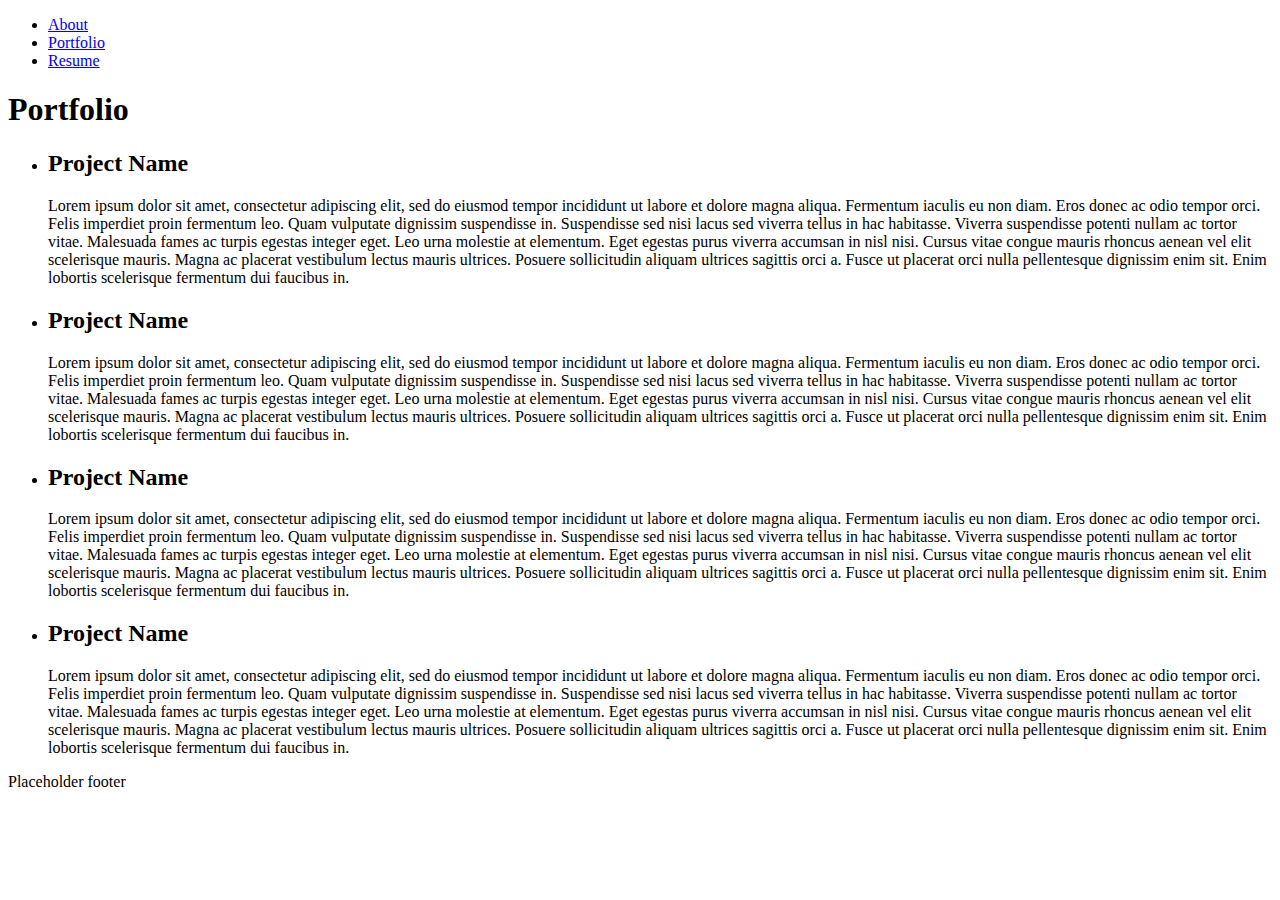
==== portfolio.html @ af8e46ef "Portiolio Page Markup 1" ====
<!DOCTYPE html>
<html lang='en'>
    <head>
        <meta charset='utf-8' />
        <meta name='viewport' content='width=device-width, initial-scale=1' />
        <title>Portfolio</title>
        <link rel='stylesheet' href='styles/normalize.css' />
        <link rel='stylesheet' href='styles/main.css' />
    </head>
    <body id='portfolio'>
        <nav>
            <ul>
                <li><a href='index.html'>About</a></li>
                <li><a href='portfolio.html'>Portfolio</a></li>
                <li><a href='resume.html'>Resume</a></li>
            </ul>
        </nav>
        <main>
            <h1>Portfolio</h1>
            <ul id='portfolioItems'>
                <li>
                    <h2>Project Name</h2>
                    <p>Lorem ipsum dolor sit amet, consectetur adipiscing elit, sed do eiusmod tempor incididunt ut labore et dolore magna aliqua. Fermentum iaculis eu non diam. Eros donec ac odio tempor orci. Felis imperdiet proin fermentum leo. Quam vulputate dignissim suspendisse in. Suspendisse sed nisi lacus sed viverra tellus in hac habitasse. Viverra suspendisse potenti nullam ac tortor vitae. Malesuada fames ac turpis egestas integer eget. Leo urna molestie at elementum. Eget egestas purus viverra accumsan in nisl nisi. Cursus vitae congue mauris rhoncus aenean vel elit scelerisque mauris. Magna ac placerat vestibulum lectus mauris ultrices. Posuere sollicitudin aliquam ultrices sagittis orci a. Fusce ut placerat orci nulla pellentesque dignissim enim sit. Enim lobortis scelerisque fermentum dui faucibus in.</p>
                </li>
                <li>
                    <h2>Project Name</h2>
                    <p>Lorem ipsum dolor sit amet, consectetur adipiscing elit, sed do eiusmod tempor incididunt ut labore et dolore magna aliqua. Fermentum iaculis eu non diam. Eros donec ac odio tempor orci. Felis imperdiet proin fermentum leo. Quam vulputate dignissim suspendisse in. Suspendisse sed nisi lacus sed viverra tellus in hac habitasse. Viverra suspendisse potenti nullam ac tortor vitae. Malesuada fames ac turpis egestas integer eget. Leo urna molestie at elementum. Eget egestas purus viverra accumsan in nisl nisi. Cursus vitae congue mauris rhoncus aenean vel elit scelerisque mauris. Magna ac placerat vestibulum lectus mauris ultrices. Posuere sollicitudin aliquam ultrices sagittis orci a. Fusce ut placerat orci nulla pellentesque dignissim enim sit. Enim lobortis scelerisque fermentum dui faucibus in.</p>
                </li>
                <li>
                    <h2>Project Name</h2>
                    <p>Lorem ipsum dolor sit amet, consectetur adipiscing elit, sed do eiusmod tempor incididunt ut labore et dolore magna aliqua. Fermentum iaculis eu non diam. Eros donec ac odio tempor orci. Felis imperdiet proin fermentum leo. Quam vulputate dignissim suspendisse in. Suspendisse sed nisi lacus sed viverra tellus in hac habitasse. Viverra suspendisse potenti nullam ac tortor vitae. Malesuada fames ac turpis egestas integer eget. Leo urna molestie at elementum. Eget egestas purus viverra accumsan in nisl nisi. Cursus vitae congue mauris rhoncus aenean vel elit scelerisque mauris. Magna ac placerat vestibulum lectus mauris ultrices. Posuere sollicitudin aliquam ultrices sagittis orci a. Fusce ut placerat orci nulla pellentesque dignissim enim sit. Enim lobortis scelerisque fermentum dui faucibus in.</p>
                </li>
                <li>
                    <h2>Project Name</h2>
                    <p>Lorem ipsum dolor sit amet, consectetur adipiscing elit, sed do eiusmod tempor incididunt ut labore et dolore magna aliqua. Fermentum iaculis eu non diam. Eros donec ac odio tempor orci. Felis imperdiet proin fermentum leo. Quam vulputate dignissim suspendisse in. Suspendisse sed nisi lacus sed viverra tellus in hac habitasse. Viverra suspendisse potenti nullam ac tortor vitae. Malesuada fames ac turpis egestas integer eget. Leo urna molestie at elementum. Eget egestas purus viverra accumsan in nisl nisi. Cursus vitae congue mauris rhoncus aenean vel elit scelerisque mauris. Magna ac placerat vestibulum lectus mauris ultrices. Posuere sollicitudin aliquam ultrices sagittis orci a. Fusce ut placerat orci nulla pellentesque dignissim enim sit. Enim lobortis scelerisque fermentum dui faucibus in.</p>
                </li>
            </ul>
        </main>
        <footer>
            Placeholder footer
        </footer>
        <script href='scripts/main.js'></script>
    </body>
</html>
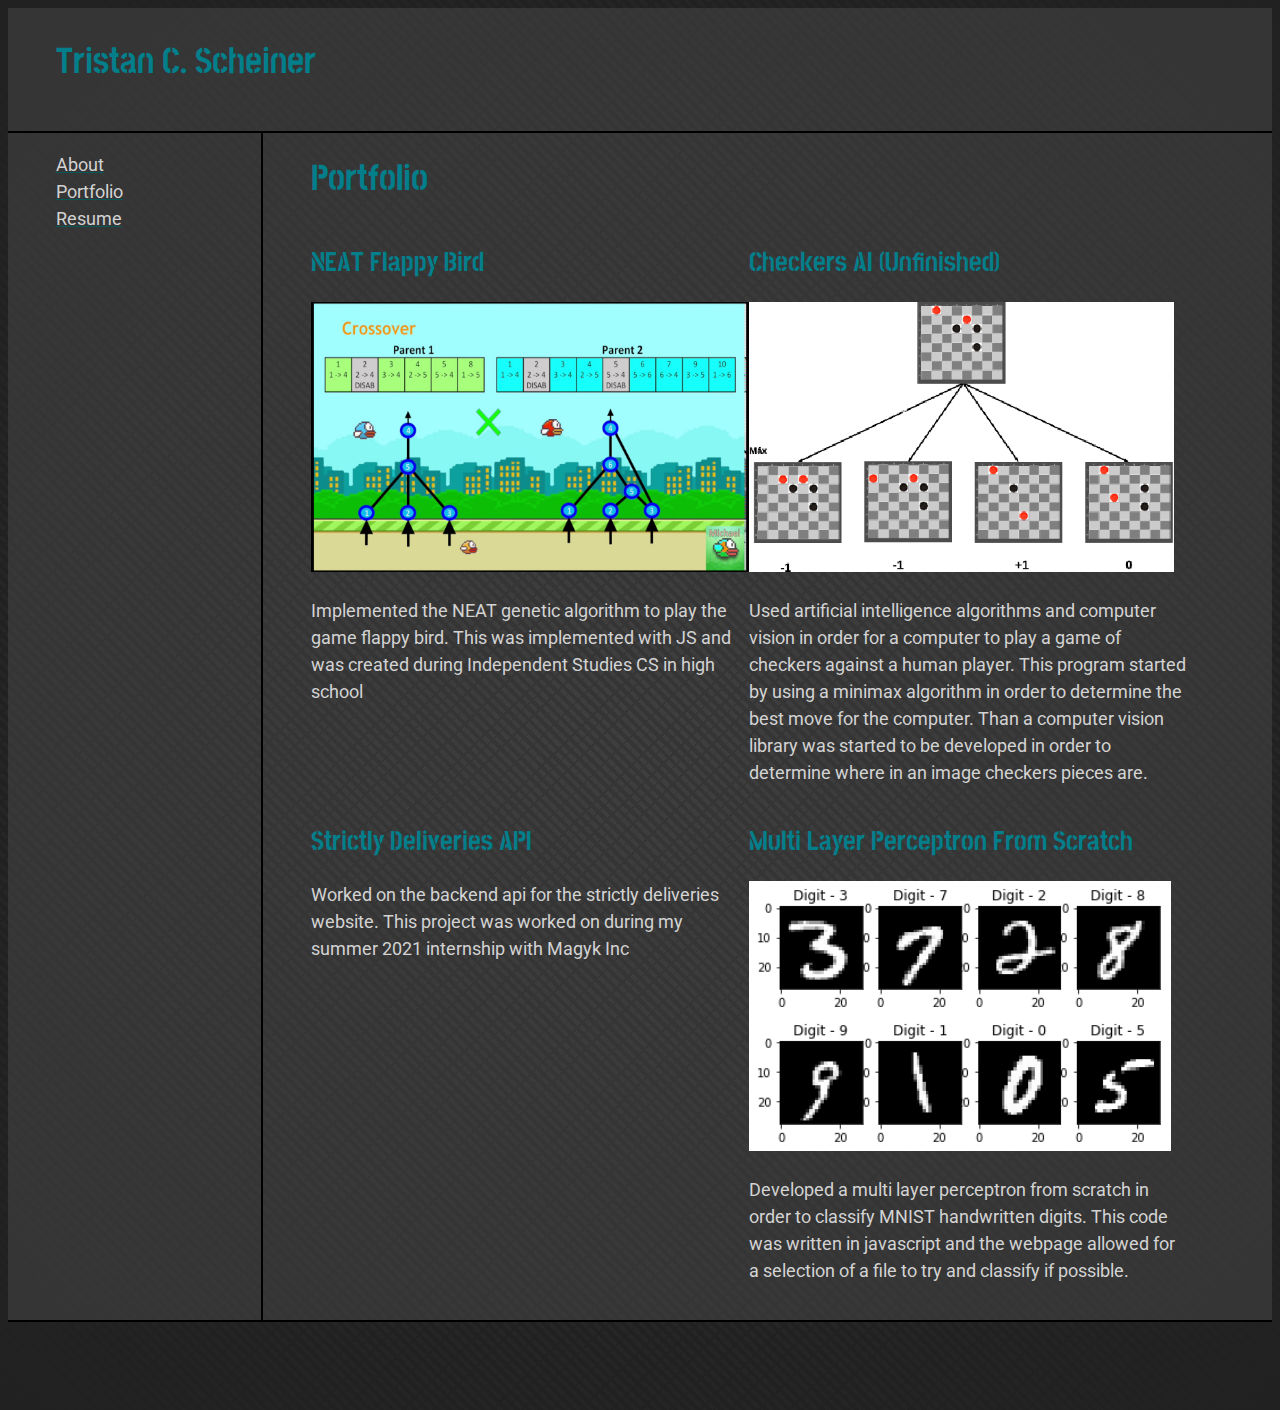
==== commit b88c42fa: "Finished portfolio" ====
--- a/portfolio.html
+++ b/portfolio.html
@@ -8,6 +8,9 @@
         <link rel='stylesheet' href='styles/main.css' />
     </head>
     <body id='portfolio'>
+        <header>
+            <h1>Tristan C. Scheiner</h1>
+        </header>
         <nav>
             <ul>
                 <li><a href='index.html'>About</a></li>
@@ -19,26 +22,28 @@
             <h1>Portfolio</h1>
             <ul id='portfolioItems'>
                 <li>
-                    <h2>Project Name</h2>
-                    <p>Lorem ipsum dolor sit amet, consectetur adipiscing elit, sed do eiusmod tempor incididunt ut labore et dolore magna aliqua. Fermentum iaculis eu non diam. Eros donec ac odio tempor orci. Felis imperdiet proin fermentum leo. Quam vulputate dignissim suspendisse in. Suspendisse sed nisi lacus sed viverra tellus in hac habitasse. Viverra suspendisse potenti nullam ac tortor vitae. Malesuada fames ac turpis egestas integer eget. Leo urna molestie at elementum. Eget egestas purus viverra accumsan in nisl nisi. Cursus vitae congue mauris rhoncus aenean vel elit scelerisque mauris. Magna ac placerat vestibulum lectus mauris ultrices. Posuere sollicitudin aliquam ultrices sagittis orci a. Fusce ut placerat orci nulla pellentesque dignissim enim sit. Enim lobortis scelerisque fermentum dui faucibus in.</p>
+                    <h2>NEAT Flappy Bird</h2>
+                    <img src='images/flappy.jpg' style='height: 15em; width: auto'>
+                    <p>Implemented the NEAT genetic algorithm to play the game flappy bird. This was implemented with JS and was created during Independent Studies CS in high school</p>
                 </li>
                 <li>
-                    <h2>Project Name</h2>
-                    <p>Lorem ipsum dolor sit amet, consectetur adipiscing elit, sed do eiusmod tempor incididunt ut labore et dolore magna aliqua. Fermentum iaculis eu non diam. Eros donec ac odio tempor orci. Felis imperdiet proin fermentum leo. Quam vulputate dignissim suspendisse in. Suspendisse sed nisi lacus sed viverra tellus in hac habitasse. Viverra suspendisse potenti nullam ac tortor vitae. Malesuada fames ac turpis egestas integer eget. Leo urna molestie at elementum. Eget egestas purus viverra accumsan in nisl nisi. Cursus vitae congue mauris rhoncus aenean vel elit scelerisque mauris. Magna ac placerat vestibulum lectus mauris ultrices. Posuere sollicitudin aliquam ultrices sagittis orci a. Fusce ut placerat orci nulla pellentesque dignissim enim sit. Enim lobortis scelerisque fermentum dui faucibus in.</p>
+                    <h2>Checkers AI (Unfinished)</h2>
+                    <img src='images/checkers.png' style='height: 15em; width: auto'>
+                    <p>Used artificial intelligence algorithms and computer vision in order for a computer to play a game of checkers against a human player. This program started by using a minimax algorithm in order to determine the best move for the computer. Than a computer vision library was started to be developed in order to determine where in an image checkers pieces are.</p>
                 </li>
                 <li>
-                    <h2>Project Name</h2>
-                    <p>Lorem ipsum dolor sit amet, consectetur adipiscing elit, sed do eiusmod tempor incididunt ut labore et dolore magna aliqua. Fermentum iaculis eu non diam. Eros donec ac odio tempor orci. Felis imperdiet proin fermentum leo. Quam vulputate dignissim suspendisse in. Suspendisse sed nisi lacus sed viverra tellus in hac habitasse. Viverra suspendisse potenti nullam ac tortor vitae. Malesuada fames ac turpis egestas integer eget. Leo urna molestie at elementum. Eget egestas purus viverra accumsan in nisl nisi. Cursus vitae congue mauris rhoncus aenean vel elit scelerisque mauris. Magna ac placerat vestibulum lectus mauris ultrices. Posuere sollicitudin aliquam ultrices sagittis orci a. Fusce ut placerat orci nulla pellentesque dignissim enim sit. Enim lobortis scelerisque fermentum dui faucibus in.</p>
+                    <h2>Strictly Deliveries API</h2>
+                    <p>Worked on the backend api for the strictly deliveries website. This project was worked on during my summer 2021 internship with Magyk Inc</p>
                 </li>
                 <li>
-                    <h2>Project Name</h2>
-                    <p>Lorem ipsum dolor sit amet, consectetur adipiscing elit, sed do eiusmod tempor incididunt ut labore et dolore magna aliqua. Fermentum iaculis eu non diam. Eros donec ac odio tempor orci. Felis imperdiet proin fermentum leo. Quam vulputate dignissim suspendisse in. Suspendisse sed nisi lacus sed viverra tellus in hac habitasse. Viverra suspendisse potenti nullam ac tortor vitae. Malesuada fames ac turpis egestas integer eget. Leo urna molestie at elementum. Eget egestas purus viverra accumsan in nisl nisi. Cursus vitae congue mauris rhoncus aenean vel elit scelerisque mauris. Magna ac placerat vestibulum lectus mauris ultrices. Posuere sollicitudin aliquam ultrices sagittis orci a. Fusce ut placerat orci nulla pellentesque dignissim enim sit. Enim lobortis scelerisque fermentum dui faucibus in.</p>
+                    <h2>Multi Layer Perceptron From Scratch</h2>
+                    <img src='images/mnist.png' style='height: 15em; width: auto'>
+                    <p>Developed a multi layer perceptron from scratch in order to classify MNIST handwritten digits. This code was written in javascript and the webpage allowed for a selection of a file to try and classify if possible.</p>
                 </li>
             </ul>
         </main>
         <footer>
-            Placeholder footer
         </footer>
-        <script href='scripts/main.js'></script>
+        <script src='scripts/main.js'></script>
     </body>
 </html>--- a/styles/main.css
+++ b/styles/main.css
@@ -0,0 +1,165 @@
+@import url('https://fonts.googleapis.com/css2?family=Roboto&family=Stick+No+Bills:wght@200;300;400;500;600;700;800&display=swap');
+
+:root {
+    --vertical-space: 2rem;
+    --horizontal-space: 3rem;
+
+    --light-color: #F2CEA2;
+    --dark-color: #025959;
+    --body-color: #d3d3d3;
+    --heading-color: #037F8C;
+    --contrast-color: #F24949;
+}
+
+html {  
+    scroll-behavior: smooth;  
+}
+
+body {
+    font-size: 18px;
+    line-height: 1.5;
+    display: grid;
+    grid-template-areas: "head head"
+                         "nav nav"
+                         "main main"
+                         "foot foot";
+    grid-template-columns: 1fr 4fr;
+    grid-template-rows: auto auto 1fr auto;
+    font-family: 'Roboto', sans-serif;
+    background-image: radial-gradient(circle at center center, transparent,rgb(33,33,33)),repeating-linear-gradient(135deg, rgb(33,33,33) 0px, rgb(33,33,33) 2px,transparent 2px, transparent 10px,rgb(33,33,33) 10px, rgb(33,33,33) 11px,transparent 11px, transparent 21px),repeating-linear-gradient(45deg, rgb(47,47,47) 0px, rgb(47,47,47) 4px,transparent 4px, transparent 8px),linear-gradient(90deg, rgb(33,33,33),rgb(33,33,33));
+    color: var(--body-color);
+}
+
+.degreeName {
+    font-weight: bold;
+    color: var(--contrast-color);
+}
+
+.importantText{
+    color: var(--contrast-color);
+}
+
+@media screen and (min-width: 25em) {
+    body {
+        grid-template-areas: "head head"
+                             "nav main"
+                             "foot foot";
+        grid-template-rows: auto 1fr auto;
+    }
+    
+}
+
+body > * {
+    padding-left: var(--horizontal-space);
+    padding-right: var(--horizontal-space);
+}
+
+body > header {
+    grid-area: head;
+}
+
+body > nav {
+    grid-area: nav;
+}
+
+body > nav ul {
+    list-style-type: none;
+    padding: 0;
+}
+
+body > main {
+    grid-area: main;
+}
+
+body > footer {
+    grid-area: foot;
+}
+
+h1, h2, h3 {
+    line-height: 1.2;
+    font-family: 'Stick No Bills', sans-serif;
+    color: var(--heading-color);
+}
+
+main {
+    background-color: rgba(100, 100, 100, .3);
+    border-left: 2px solid black;
+    border-bottom: 2px solid black;
+}
+
+nav {
+    background-color: rgba(100, 100, 100, .3);
+    border-bottom: 2px solid black;
+}
+
+header {
+    background-color: rgba(100, 100, 100, .3);
+    border-bottom: 2px solid black;
+}
+
+a {
+    color: var(--body-color);
+    text-decoration-color: var(--dark-color);
+}
+
+a:hover {
+    text-decoration-color: var(--contrast-color);
+    animation-delay: 250ms;
+}
+
+body#about img {
+    height: 15em;
+}
+
+p {
+    max-width: 50em;
+}
+
+header, footer {
+    padding-top: var(--vertical-space);
+    padding-bottom: var(--horizontal-space);
+}
+
+header h1, footer h1 {
+    margin: 0;
+}
+
+body#portfolio ul#portfolioItems {
+    display: flex;
+    flex-wrap: wrap;
+    flex: 1;
+    list-style-type: none;
+    padding: 0;
+}
+
+@media screen and (min-width: 25em) {
+    body#portfolio ul#portfolioItems {
+        flex-basis: 48%;
+        padding-right: 25;
+    }
+}
+
+body#portfolio ul#portfolioItems li{
+    flex-basis: 48%;
+    padding-right: 25;
+}
+
+body#portfolio ul#portfolioItems li img{
+    max-width: 100%;
+}
+
+button, .locationButton {
+    width: 12rem;
+    height: 2rem;
+    margin: .25rem auto;
+    border: none;
+    border-radius: 5px;
+    background-color: var(--dark-color);
+    font-weight: bold;
+    color: white;
+}
+
+button, .locationButton:hover {
+    background-color: var(--contrast-color);
+    transition-duration: 250ms;
+}